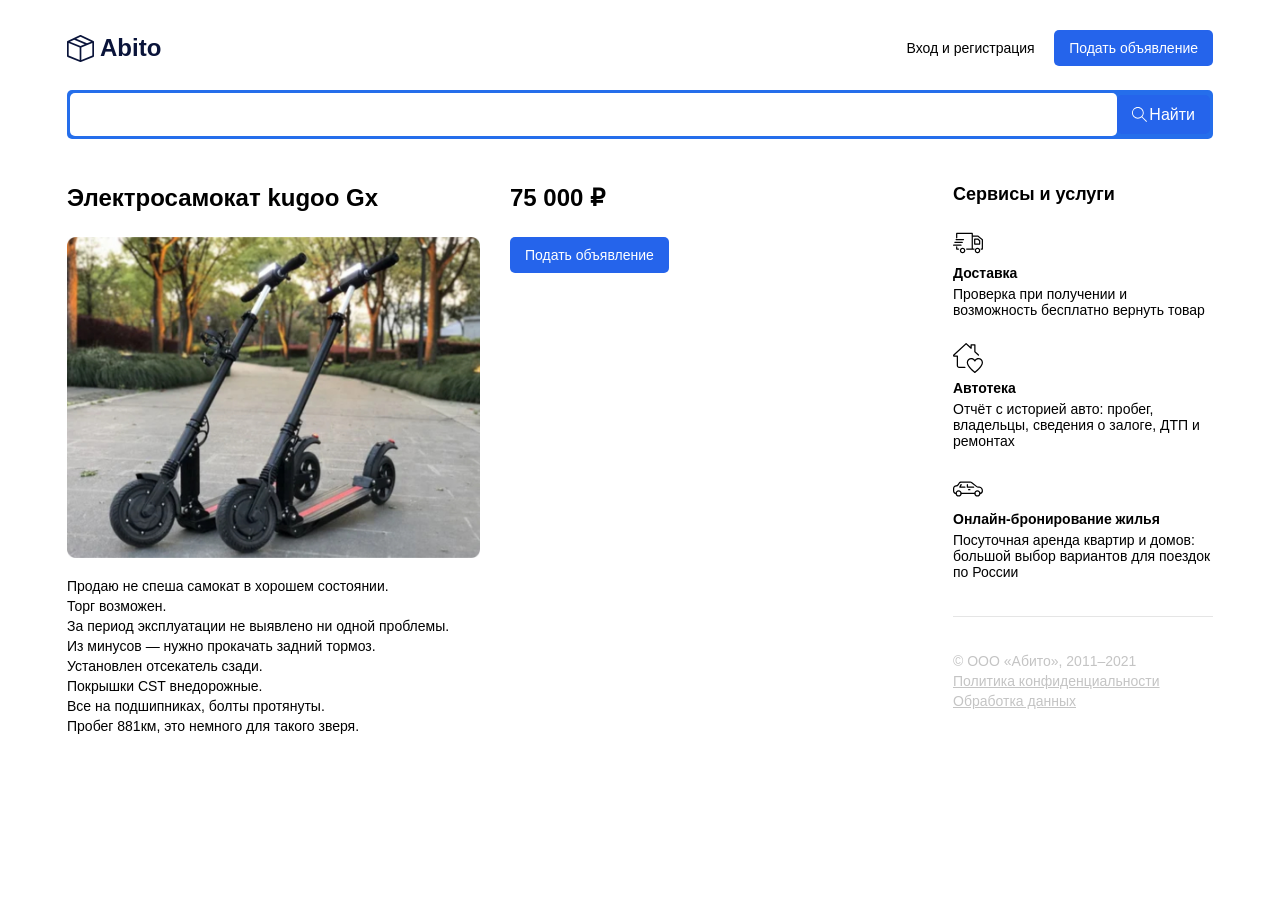
==== product.html @ a93bedac "Add files via upload html/css" ====
<!DOCTYPE html>
<html lang="en">
  <head>
    <meta charset="UTF-8" />
    <meta name="viewport" content="width=device-width, initial-scale=1.0" />
    <link rel="stylesheet" href="style.css" />
    <title>Abito</title>
  </head>
  <body>
    <header class="header">
      <div class="container">
        <div class="header-box">
          <a href="/" class="header-logo">
            <img src="./image/logo.svg" alt="logo" />
            <span>Abito</span>
          </a>
          <div class="header-controls">
            <button class="btn btn-outline">Вход и регистрация</button>
            <button class="btn btn-primary">Подать объявление</button>
          </div>
          <div class="header-burger">
            <img src="./image/burger.svg" alt="burger" />
          </div>
        </div>
      </div>
    </header>

    <main>
      <section class="search">
        <div class="container">
          <div class="search-box">
            <input type="text" />
            <button class="btn btn-primary search-btn">
              <img
                class="search-btn__icon"
                src="./image/search.svg"
                alt="search"
              />
              <span class="search-btn__text">Найти</span>
            </button>
          </div>
        </div>
      </section>

      <section class="content">
        <div class="container">
          <div class="content-box">
            <div class="content-product">
              <div class="content-product__left">
                <h2 class="content-product__title">Электросамокат kugoo Gx</h2>
                <img class="content-product__img" src="./image/product-img.jpg" alt="card-img">
                <p class="content-product__text">
                  Продаю не спеша самокат в хорошем состоянии. <br>
                  Торг возможен.<br>
                  За период эксплуатации не выявлено ни одной проблемы.<br>
                  Из минусов — нужно прокачать задний тормоз.<br>
                  Установлен отсекатель сзади.<br>
                  Покрышки CST внедорожные.<br>
                  Все на подшипниках, болты протянуты.<br>
                  Пробег 881км, это немного для такого зверя.
                </p>
              </div>
              <div class="content-product__right">
                <h3 class="content-product__price">75 000 ₽</h3>
                <button class="btn btn-primary btn-large">Подать объявление</button>
              </div>
            </div>
            <div class="content-side">
              <h3 class="content-side__title">Сервисы и услуги</h3>

              <div class="content-side__box">
                <div class="content-side__list">

                  <div class="content-side__list-item">
                    <img
                      class="content-side__list-item--img"
                      src="./image/side-info-1.svg"
                      alt="side-info-1"
                    />
                    <h5 class="content-side__list-item--title">Доставка</h5>
                    <p class="content-side__list-item--text">Проверка при получении и возможность бесплатно вернуть товар</p>
                  </div>

                  <div class="content-side__list-item">
                    <img
                      class="content-side__list-item--img"
                      src="./image/side-info-2.svg"
                      alt="side-info-2"
                    />
                    <h5 class="content-side__list-item--title">Автотека</h5>
                    <p class="content-side__list-item--text">Отчёт с историей авто: пробег, владельцы, сведения о залоге, ДТП и ремонтах</p>
                  </div>

                  <div class="content-side__list-item">
                    <img
                      class="content-side__list-item--img"
                      src="./image/side-info-3.svg"
                      alt="side-info-3"
                    />
                    <h5 class="content-side__list-item--title">Онлайн-бронирование жилья</h5>
                    <p class="content-side__list-item--text">Посуточная аренда квартир и домов: большой выбор вариантов для поездок по России</p>
                  </div>
                </div>

                <div class="content-side__footer">
                  <p class="content-side__footer--item">
                    © ООО «Абито», 2011–2021
                  </p>
                  <a href="#" class="content-side__footer--item">
                    Политика конфиденциальности
                  </a>
                  <a href="#" class="content-side__footer--item">
                    Обработка данных
                  </a>
                </div>
              </div>
            </div>
          </div>
        </div>
      </section>
    </main>
  </body>
</html>
---- style.css ----
* {
  box-sizing: border-box;
}

body {
  margin: 0;
  font-family: sans-serif;
}

.container {
  width: 100%;
  max-width: 1170px;
  /* максимальная ширина контента - 1146, чтобы он не прилип по краям экрана, добавляем по 12 слева и справа - 1170 */
  padding: 0 12px;
  margin: 0 auto;
}

.btn {
  line-height: 16px;
  font-size: 14px;
  font-weight: 400;
  padding: 10px 15px;
  border-radius: 5px;
  border: none;
}

.btn-outline {
  background-color: transparent;
  cursor: pointer;
}

.btn-primary {
  background-color: rgb(37, 100, 235);
  color: rgb(255, 255, 255);
  cursor: pointer;
}

.header {
  padding-top: 30px;
  padding-bottom: 24px;
}

.header-box {
  display: flex;
  justify-content: space-between;
  align-items: center;
}

.header-logo {
  display: flex;
  justify-content: flex-start;
  align-items: center;
  text-decoration: none;
  color: rgb(10, 20, 58);
}

.header-logo span {
  line-height: 28px;
  font-size: 24px;
  font-weight: 700;
  margin-left: 6px;
}

.header-burger {
  width: 30px;
  height: 19px;
  display: none;
}

.search {
  margin-bottom: 45px;
}

.search-box {
  width: 100%;
  border-radius: 5px;
  background-color: rgb(37, 110, 235);
  padding: 3px;
  display: flex;
  align-items: center;
  justify-content: flex-start;
}

.search-box input {
  flex-grow: 1;
  padding: 14px 22px;
  border-radius: 5px;
  outline: none;
  border: none;
  min-width: 0;
}

.search-btn {
  display: flex;
  align-items: center;
}

.search-btn__icon {
  width: 15px;
  height: 15px;
}

.search-btn__text {
  margin-left: 2px;
  font-size: 16px;
  line-height: 19px;
}

.content {
  padding-bottom: 50px;
}

.content-box {
  display: flex;
  justify-content: space-between;
  align-items: flex-start;
  gap: 30px;
}

.content-main {
  flex-grow: 1;
}

.content-side {
  width: 260px;
  min-width: 260px;
}

.content-main__title {
  font-size: 24px;
  line-height: 28px;
  margin-top: 0;
  margin-bottom: 25px;
}

.content-main__list {
  display: flex;
  justify-content: space-between;
  flex-wrap: wrap;
  row-gap: 30px;
}

.content-main__list-item {
  width: calc((100% - 60px) / 3);
  min-width: 0;
  display: flex;
  flex-direction: column;
  align-items: flex-start;
  border-radius: 10px;
  overflow: hidden;
  text-decoration: none;
}

.content-main__list-item--img {
  width: 100%;
  display: flex;
}

.content-main__list-item--img img {
  width: 100%;
}

.content-main__list-item--title {
  margin-top: 15px;
  margin-bottom: 5px;
  font-size: 16px;
  line-height: 19px;
  color: rgb(10, 20, 58);
}

.content-main__list-item:hover .content-main__list-item--title {
  color: rgb(37, 110, 235);
}

.content-main__list-item--price {
  font-size: 16px;
  line-height: 19px;
  margin-bottom: 10px;
  color: rgb(10, 20, 58);
}

.content-main__list-item--desc-box {
  display: flex;
  flex-direction: column;
  row-gap: 4px;
}

.content-main__list-item--desc {
  font-size: 14px;
  line-height: 16px;
  color: rgb(196, 196, 196);
}

.content-side__title {
  font-size: 18px;
  line-height: 21px;
  margin-top: 0;
  margin-bottom: 23px;
}

.content-side__list {
  display: flex;
  flex-direction: column;
  justify-content: space-between;
  height: 100%;
  gap: 25px;
  border-bottom: 1px solid rgb(229, 229, 229);
  padding-bottom: 36px;
  margin-bottom: 36px;
}

.content-side__list-item {
  display: flex;
  flex-direction: column;
  align-items: flex-start;
}

.content-side__list-item--title {
  margin-top: 7px;
  margin-bottom: 5px;
  font-size: 14px;
  line-height: 16px;
}

.content-side__list-item--text {
  font-size: 14px;
  line-height: 16px;
  margin: 0;
}

.content-side__footer {
  display: flex;
  flex-direction: column;
  gap: 4px;
}

.content-side__footer--item {
  color: rgb(196, 196, 196);
  margin: 0;
  font-size: 14px;
  line-height: 16px;
}

.content-product {
  display: flex;
  flex-grow: 1;
  gap: 30px;
}

.content-product__left {
  flex-basis: 50%;
}

.content-product__right {
  flex-basis: 50%;
}

.content-product__title,
.content-product__price {
  font-size: 24px;
  line-height: 28px;
  margin-top: 0px;
  margin-bottom: 25px;
}

.content-product__img {
  width: 100%;
}

.content-product__text {
  font-size: 14px;
  line-height: 20px;
}

@media (max-width: 1200px) {
  .container {
    max-width: 930px;
  }

  .content-main__list-item {
    width: calc((100% - 30px) / 2);
  }
}

@media (max-width: 991px) {
  .container {
    max-width: 730px;
  }

  .content-box {
    flex-direction: column;
  }

  .content-main {
    width: 100%;
  }

  .content-side {
    width: 100%;
    min-width: 0;
  }

  .content-product {
    flex-direction: column;
    width: 100%;
  }

  .content-product__left {
    flex-basis: 100%;
    width: 100%;
  }

  .content-product__right {
    flex-basis: 100%;
    width: 100%;
  }
}

@media (max-width: 786px) {
  .container {
    max-width: 100%;
  }

  .header-controls {
    display: none;
  }

  .header-burger {
    display: block;
  }

  .search-btn__text {
    display: none;
  }
}

@media (max-width: 480px) {
  .content-main__list-item {
    width: 100%;
  }
}
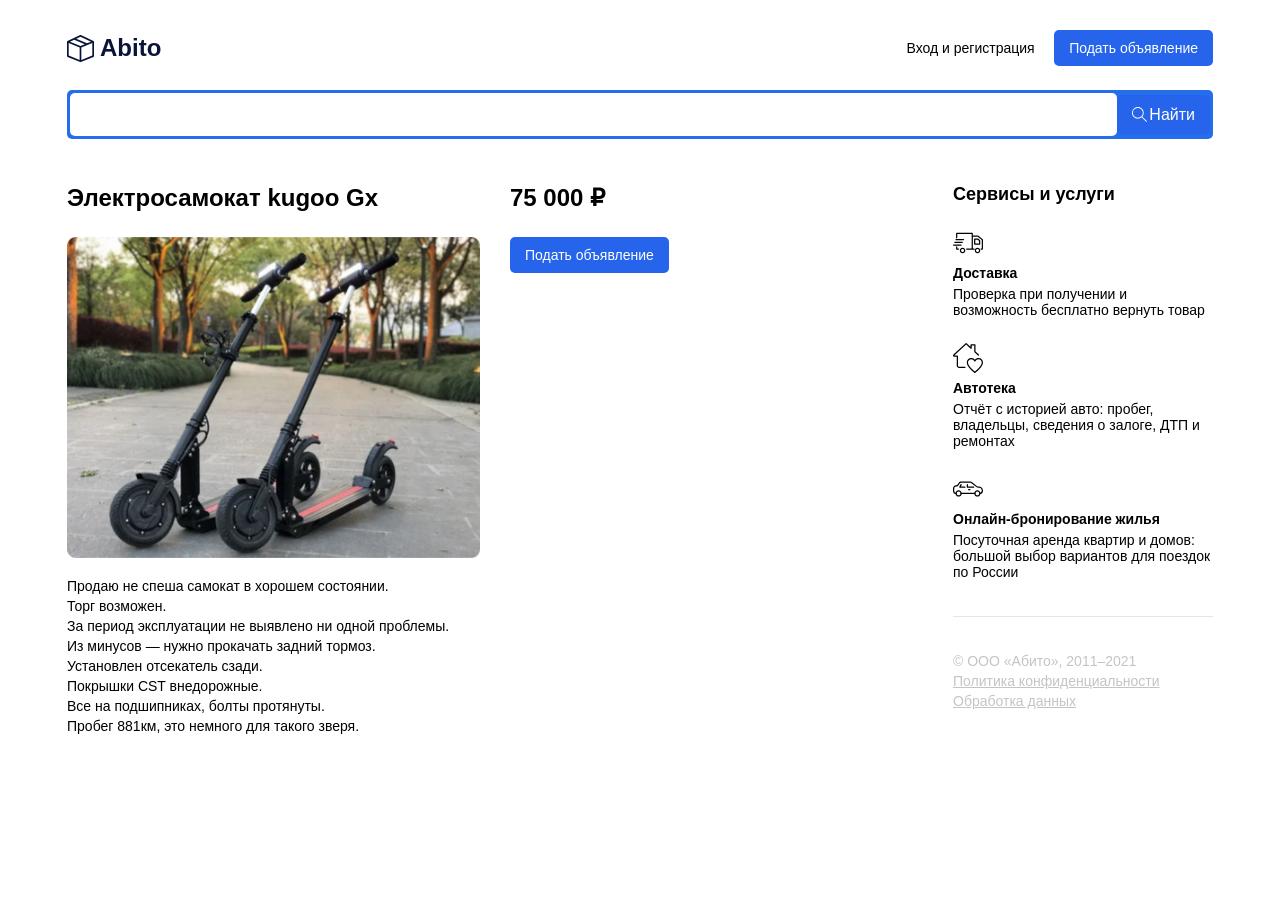
==== commit 77fad017: "Add files via upload +js" ====
--- a/product.html
+++ b/product.html
@@ -48,21 +48,27 @@
             <div class="content-product">
               <div class="content-product__left">
                 <h2 class="content-product__title">Электросамокат kugoo Gx</h2>
-                <img class="content-product__img" src="./image/product-img.jpg" alt="card-img">
+                <img
+                  class="content-product__img"
+                  src="./image/product-img.jpg"
+                  alt="card-img"
+                />
                 <p class="content-product__text">
-                  Продаю не спеша самокат в хорошем состоянии. <br>
-                  Торг возможен.<br>
-                  За период эксплуатации не выявлено ни одной проблемы.<br>
-                  Из минусов — нужно прокачать задний тормоз.<br>
-                  Установлен отсекатель сзади.<br>
-                  Покрышки CST внедорожные.<br>
-                  Все на подшипниках, болты протянуты.<br>
+                  Продаю не спеша самокат в хорошем состоянии. <br />
+                  Торг возможен.<br />
+                  За период эксплуатации не выявлено ни одной проблемы.<br />
+                  Из минусов — нужно прокачать задний тормоз.<br />
+                  Установлен отсекатель сзади.<br />
+                  Покрышки CST внедорожные.<br />
+                  Все на подшипниках, болты протянуты.<br />
                   Пробег 881км, это немного для такого зверя.
                 </p>
               </div>
               <div class="content-product__right">
                 <h3 class="content-product__price">75 000 ₽</h3>
-                <button class="btn btn-primary btn-large">Подать объявление</button>
+                <button class="btn btn-primary btn-large">
+                  Подать объявление
+                </button>
               </div>
             </div>
             <div class="content-side">
@@ -70,7 +76,6 @@
 
               <div class="content-side__box">
                 <div class="content-side__list">
-
                   <div class="content-side__list-item">
                     <img
                       class="content-side__list-item--img"
@@ -78,7 +83,10 @@
                       alt="side-info-1"
                     />
                     <h5 class="content-side__list-item--title">Доставка</h5>
-                    <p class="content-side__list-item--text">Проверка при получении и возможность бесплатно вернуть товар</p>
+                    <p class="content-side__list-item--text">
+                      Проверка при получении и возможность бесплатно вернуть
+                      товар
+                    </p>
                   </div>
 
                   <div class="content-side__list-item">
@@ -88,7 +96,10 @@
                       alt="side-info-2"
                     />
                     <h5 class="content-side__list-item--title">Автотека</h5>
-                    <p class="content-side__list-item--text">Отчёт с историей авто: пробег, владельцы, сведения о залоге, ДТП и ремонтах</p>
+                    <p class="content-side__list-item--text">
+                      Отчёт с историей авто: пробег, владельцы, сведения о
+                      залоге, ДТП и ремонтах
+                    </p>
                   </div>
 
                   <div class="content-side__list-item">
@@ -97,8 +108,13 @@
                       src="./image/side-info-3.svg"
                       alt="side-info-3"
                     />
-                    <h5 class="content-side__list-item--title">Онлайн-бронирование жилья</h5>
-                    <p class="content-side__list-item--text">Посуточная аренда квартир и домов: большой выбор вариантов для поездок по России</p>
+                    <h5 class="content-side__list-item--title">
+                      Онлайн-бронирование жилья
+                    </h5>
+                    <p class="content-side__list-item--text">
+                      Посуточная аренда квартир и домов: большой выбор вариантов
+                      для поездок по России
+                    </p>
                   </div>
                 </div>
 
@@ -120,4 +136,4 @@
       </section>
     </main>
   </body>
-</html>+</html>
